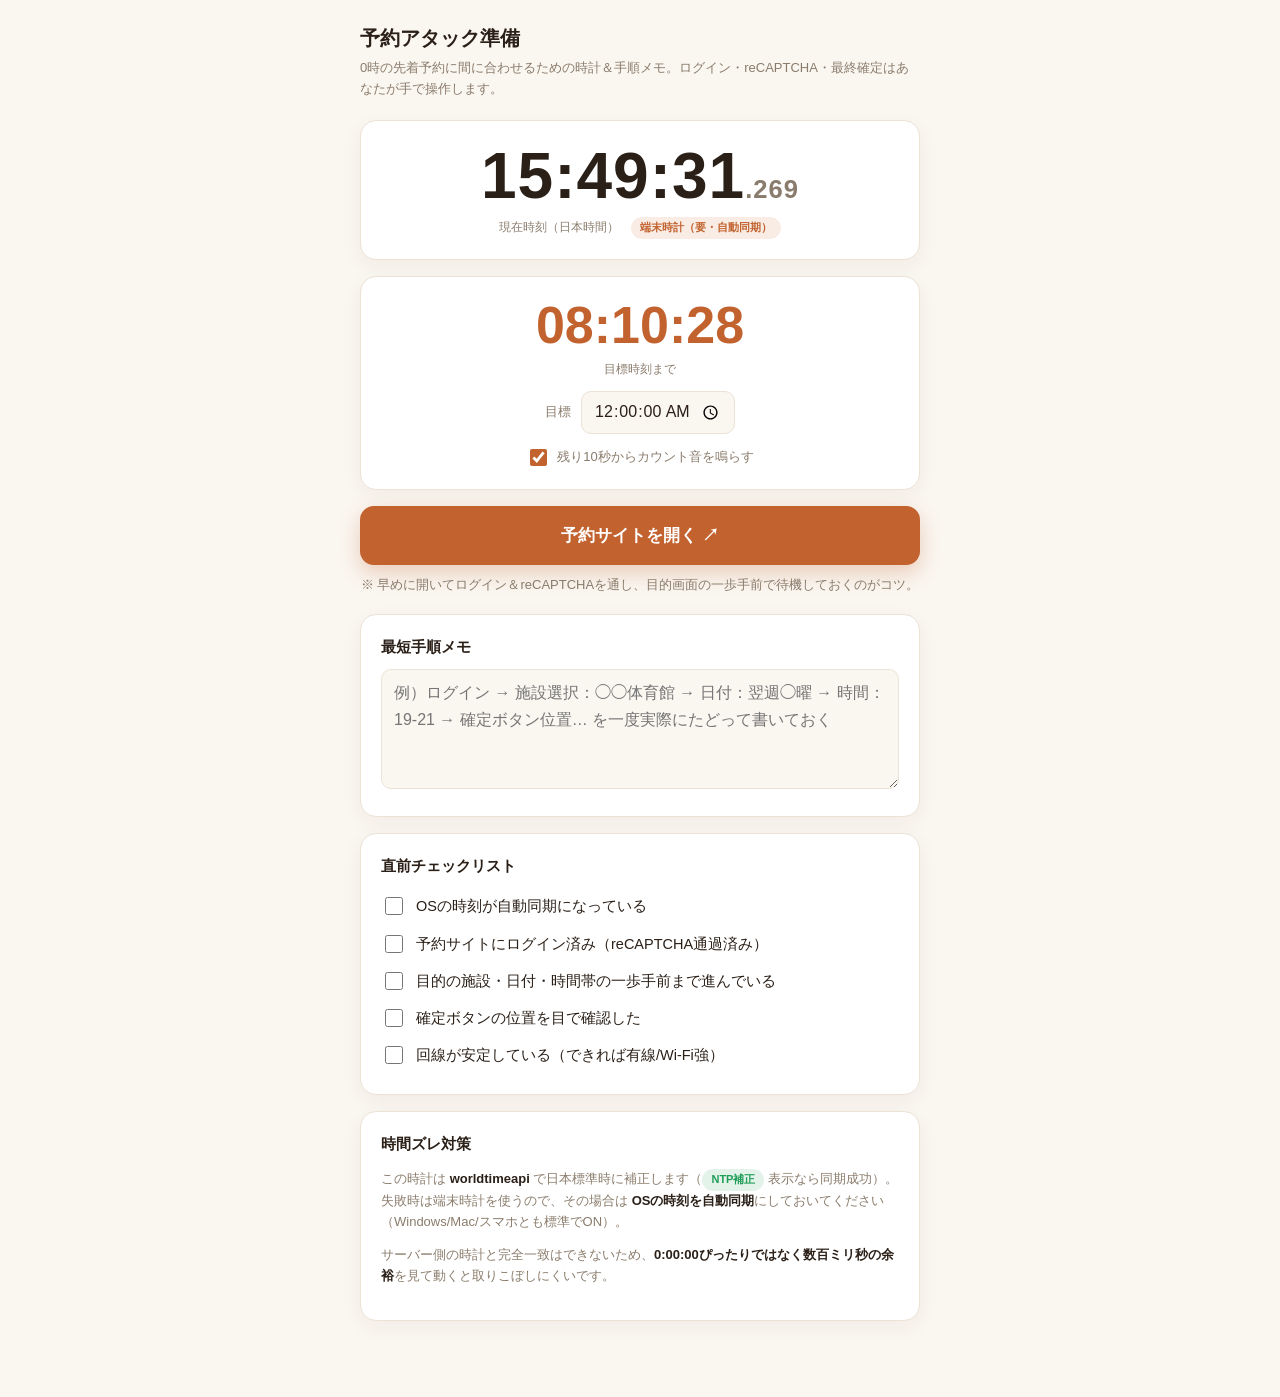
==== tools/yoyaku.html @ c587afcc "予約アタック準備ダッシュボードを追加(tools/yoyaku.html) - 日本標準時に補正した秒精度時計(worldtimeapi、失敗時は端末時計) - 目標時刻(既定0:00)までのカウント" ====
<!DOCTYPE html>
<html lang="ja">
<head>
<meta charset="UTF-8" />
<meta name="viewport" content="width=device-width, initial-scale=1.0" />
<meta name="robots" content="noindex" />
<title>予約アタック準備 | raise</title>
<style>
  :root {
    --bg: #faf6f0; --card: #fff; --line: #ece2d6; --text: #2b2018;
    --muted: #8a7c6c; --brand: #c2622e; --go: #1f9d57;
  }
  * { box-sizing: border-box; }
  body {
    margin: 0; font-family: -apple-system, "Hiragino Kaku Gothic ProN", "Noto Sans JP", sans-serif;
    background: var(--bg); color: var(--text); line-height: 1.6;
    padding: 22px 16px 60px; -webkit-tap-highlight-color: transparent;
  }
  .wrap { max-width: 560px; margin: 0 auto; }
  h1 { font-size: 20px; margin: 0 0 4px; }
  .sub { color: var(--muted); font-size: 13px; margin: 0 0 20px; }
  .card {
    background: var(--card); border: 1px solid var(--line); border-radius: 16px;
    padding: 20px; margin-bottom: 16px; box-shadow: 0 6px 20px rgba(80,50,20,.05);
  }
  .clock {
    text-align: center; font-variant-numeric: tabular-nums;
    font-size: clamp(40px, 13vw, 64px); font-weight: 800; letter-spacing: 1px; line-height: 1.1;
  }
  .clock .ms { font-size: .4em; color: var(--muted); font-weight: 700; }
  .clocklabel { text-align: center; color: var(--muted); font-size: 12px; margin-top: 6px; }
  .badge { display: inline-block; font-size: 11px; font-weight: 700; padding: 2px 9px; border-radius: 999px; }
  .badge--ntp { background: rgba(31,157,87,.12); color: var(--go); }
  .badge--local { background: rgba(194,98,46,.12); color: var(--brand); }
  .count {
    text-align: center; font-variant-numeric: tabular-nums; font-weight: 800;
    font-size: clamp(34px, 11vw, 52px); color: var(--brand); line-height: 1.1;
  }
  .count.soon { color: #d23b3b; animation: pulse .9s ease-in-out infinite; }
  .count.go { color: #fff; }
  @keyframes pulse { 50% { opacity: .45; } }
  .card.gocard { background: var(--go); border-color: var(--go); transition: background .2s; }
  .card.gocard .count, .card.gocard .clocklabel { color: #fff; }
  .targetrow { display: flex; gap: 10px; align-items: center; justify-content: center; margin-top: 12px; }
  .targetrow label { font-size: 13px; color: var(--muted); }
  input[type="time"], textarea {
    font-family: inherit; font-size: 16px; color: var(--text);
    background: var(--bg); border: 1px solid var(--line); border-radius: 10px; padding: 9px 12px;
  }
  .btn {
    display: block; width: 100%; text-align: center; text-decoration: none;
    background: var(--brand); color: #fff; font-weight: 800; font-size: 17px;
    padding: 16px; border: 0; border-radius: 14px; cursor: pointer;
    box-shadow: 0 8px 20px rgba(194,98,46,.28);
  }
  .btn:active { transform: translateY(1px); }
  h2 { font-size: 15px; margin: 0 0 10px; }
  textarea { width: 100%; min-height: 120px; resize: vertical; line-height: 1.7; }
  ul.check { list-style: none; padding: 0; margin: 0; }
  ul.check li { display: flex; gap: 10px; align-items: flex-start; padding: 7px 0; font-size: 14.5px; }
  ul.check input { width: 18px; height: 18px; margin-top: 2px; accent-color: var(--brand); flex: none; }
  .tips { color: var(--muted); font-size: 13px; }
  .tips b { color: var(--text); }
  .toggle { font-size: 13px; color: var(--muted); display: flex; align-items: center; gap: 7px; justify-content: center; margin-top: 12px; }
  .toggle input { width: 17px; height: 17px; accent-color: var(--brand); }
</style>
</head>
<body>
<div class="wrap">
  <h1>予約アタック準備</h1>
  <p class="sub">0時の先着予約に間に合わせるための時計＆手順メモ。ログイン・reCAPTCHA・最終確定はあなたが手で操作します。</p>

  <div class="card" id="clockCard">
    <div class="clock" id="clock">--:--:--<span class="ms" id="ms">.000</span></div>
    <div class="clocklabel">現在時刻（日本時間）　<span class="badge badge--local" id="srcBadge">同期中…</span></div>
  </div>

  <div class="card" id="countCard">
    <div class="count" id="count">--:--:--</div>
    <div class="clocklabel">目標時刻まで</div>
    <div class="targetrow">
      <label for="target">目標</label>
      <input type="time" id="target" step="1" value="00:00:00" />
    </div>
    <label class="toggle"><input type="checkbox" id="beep" checked /> 残り10秒からカウント音を鳴らす</label>
  </div>

  <a class="btn" id="openBtn" href="https://shisetsu-yoyaku.jp/ajisai/menu/Menu.cgi" target="_blank" rel="noopener">予約サイトを開く ↗</a>
  <p class="tips" style="text-align:center;margin:10px 0 18px;">※ 早めに開いてログイン＆reCAPTCHAを通し、目的画面の一歩手前で待機しておくのがコツ。</p>

  <div class="card">
    <h2>最短手順メモ</h2>
    <textarea id="memo" placeholder="例）ログイン → 施設選択：◯◯体育館 → 日付：翌週◯曜 → 時間：19-21 → 確定ボタン位置… を一度実際にたどって書いておく"></textarea>
  </div>

  <div class="card">
    <h2>直前チェックリスト</h2>
    <ul class="check" id="checklist"></ul>
  </div>

  <div class="card tips">
    <h2 style="color:var(--text)">時間ズレ対策</h2>
    <p>この時計は <b>worldtimeapi</b> で日本標準時に補正します（<span class="badge badge--ntp">NTP補正</span> 表示なら同期成功）。失敗時は端末時計を使うので、その場合は <b>OSの時刻を自動同期</b>にしておいてください（Windows/Mac/スマホとも標準でON）。</p>
    <p>サーバー側の時計と完全一致はできないため、<b>0:00:00ぴったりではなく数百ミリ秒の余裕</b>を見て動くと取りこぼしにくいです。</p>
  </div>
</div>

<script>
  // ===== 時刻補正（worldtimeapi、失敗時は端末時計） =====
  let offset = 0; // 補正値(ms): calibrated = Date.now() + offset
  async function calibrate() {
    try {
      const before = Date.now();
      const res = await fetch("https://worldtimeapi.org/api/timezone/Asia/Tokyo", { cache: "no-store" });
      const after = Date.now();
      const j = await res.json();
      const serverMs = Date.parse(j.utc_datetime || j.datetime);
      if (!serverMs) throw new Error("parse");
      const latency = (after - before) / 2;
      offset = serverMs + latency - after;
      const b = document.getElementById("srcBadge");
      b.textContent = "NTP補正済み（" + (offset >= 0 ? "+" : "") + Math.round(offset) + "ms）";
      b.className = "badge badge--ntp";
    } catch (e) {
      const b = document.getElementById("srcBadge");
      b.textContent = "端末時計（要・自動同期）";
      b.className = "badge badge--local";
    }
  }

  function nowJST() {
    // 補正済みのUTCミリ秒 → JST(+9)の各成分
    const t = Date.now() + offset;
    const d = new Date(t + 9 * 3600 * 1000);
    return { ms: t, h: d.getUTCHours(), m: d.getUTCMinutes(), s: d.getUTCSeconds(), mm: d.getUTCMilliseconds() };
  }
  const pad = (n, l = 2) => String(n).padStart(l, "0");

  // 目標時刻までの残り
  function targetMsFromNow() {
    const [th, tm, ts] = document.getElementById("target").value.split(":").map(Number);
    const j = nowJST();
    const nowSec = j.h * 3600 + j.m * 60 + j.s + j.mm / 1000;
    let tgtSec = th * 3600 + tm * 60 + (ts || 0);
    let diff = tgtSec - nowSec;
    if (diff <= 0) diff += 86400; // 次の同時刻（翌日）
    return diff; // 秒
  }

  // ===== カウント音 =====
  let ac;
  function beep(freq, dur) {
    if (!document.getElementById("beep").checked) return;
    try {
      ac = ac || new (window.AudioContext || window.webkitAudioContext)();
      const o = ac.createOscillator(), g = ac.createGain();
      o.frequency.value = freq; o.connect(g); g.connect(ac.destination);
      g.gain.setValueAtTime(0.2, ac.currentTime);
      g.gain.exponentialRampToValueAtTime(0.001, ac.currentTime + dur);
      o.start(); o.stop(ac.currentTime + dur);
    } catch (e) {}
  }
  let lastBeepSec = null, fired = false;

  function tick() {
    const j = nowJST();
    document.getElementById("clock").firstChild.textContent =
      pad(j.h) + ":" + pad(j.m) + ":" + pad(j.s);
    document.getElementById("ms").textContent = "." + pad(j.mm, 3);

    const remain = targetMsFromNow();
    const countEl = document.getElementById("count");
    const countCard = document.getElementById("countCard");
    const rh = Math.floor(remain / 3600), rm = Math.floor((remain % 3600) / 60), rs = Math.floor(remain % 60);
    countEl.textContent = pad(rh) + ":" + pad(rm) + ":" + pad(rs);

    // 残り3秒未満かつ目標直後1.5秒間は GO 表示
    if (remain > 86399 || remain < 1.5) {
      countCard.classList.add("gocard"); countEl.classList.add("go"); countEl.classList.remove("soon");
      countEl.textContent = "GO!!";
      if (!fired) { beep(1320, 0.5); fired = true; }
    } else {
      countCard.classList.remove("gocard"); countEl.classList.remove("go");
      fired = false;
      if (remain <= 10) {
        countEl.classList.add("soon");
        const sec = Math.ceil(remain);
        if (sec !== lastBeepSec) { beep(880, 0.12); lastBeepSec = sec; }
      } else {
        countEl.classList.remove("soon"); lastBeepSec = null;
      }
    }
    requestAnimationFrame(tick);
  }

  // ===== メモ＆チェックリスト（localStorage） =====
  const memo = document.getElementById("memo");
  memo.value = localStorage.getItem("yoyaku_memo") || "";
  memo.addEventListener("input", () => localStorage.setItem("yoyaku_memo", memo.value));

  const checkItems = [
    "OSの時刻が自動同期になっている",
    "予約サイトにログイン済み（reCAPTCHA通過済み）",
    "目的の施設・日付・時間帯の一歩手前まで進んでいる",
    "確定ボタンの位置を目で確認した",
    "回線が安定している（できれば有線/Wi-Fi強）",
  ];
  const ul = document.getElementById("checklist");
  const saved = JSON.parse(localStorage.getItem("yoyaku_check") || "[]");
  checkItems.forEach((txt, i) => {
    const li = document.createElement("li");
    const cb = document.createElement("input");
    cb.type = "checkbox"; cb.checked = !!saved[i];
    cb.addEventListener("change", () => {
      const cur = checkItems.map((_, k) => ul.children[k].querySelector("input").checked);
      localStorage.setItem("yoyaku_check", JSON.stringify(cur));
    });
    const span = document.createElement("span"); span.textContent = txt;
    li.appendChild(cb); li.appendChild(span); ul.appendChild(li);
  });
  document.getElementById("target").addEventListener("change", () => { fired = false; lastBeepSec = null; });

  calibrate();
  setInterval(calibrate, 5 * 60 * 1000); // 5分ごとに再補正
  tick();
</script>
</body>
</html>
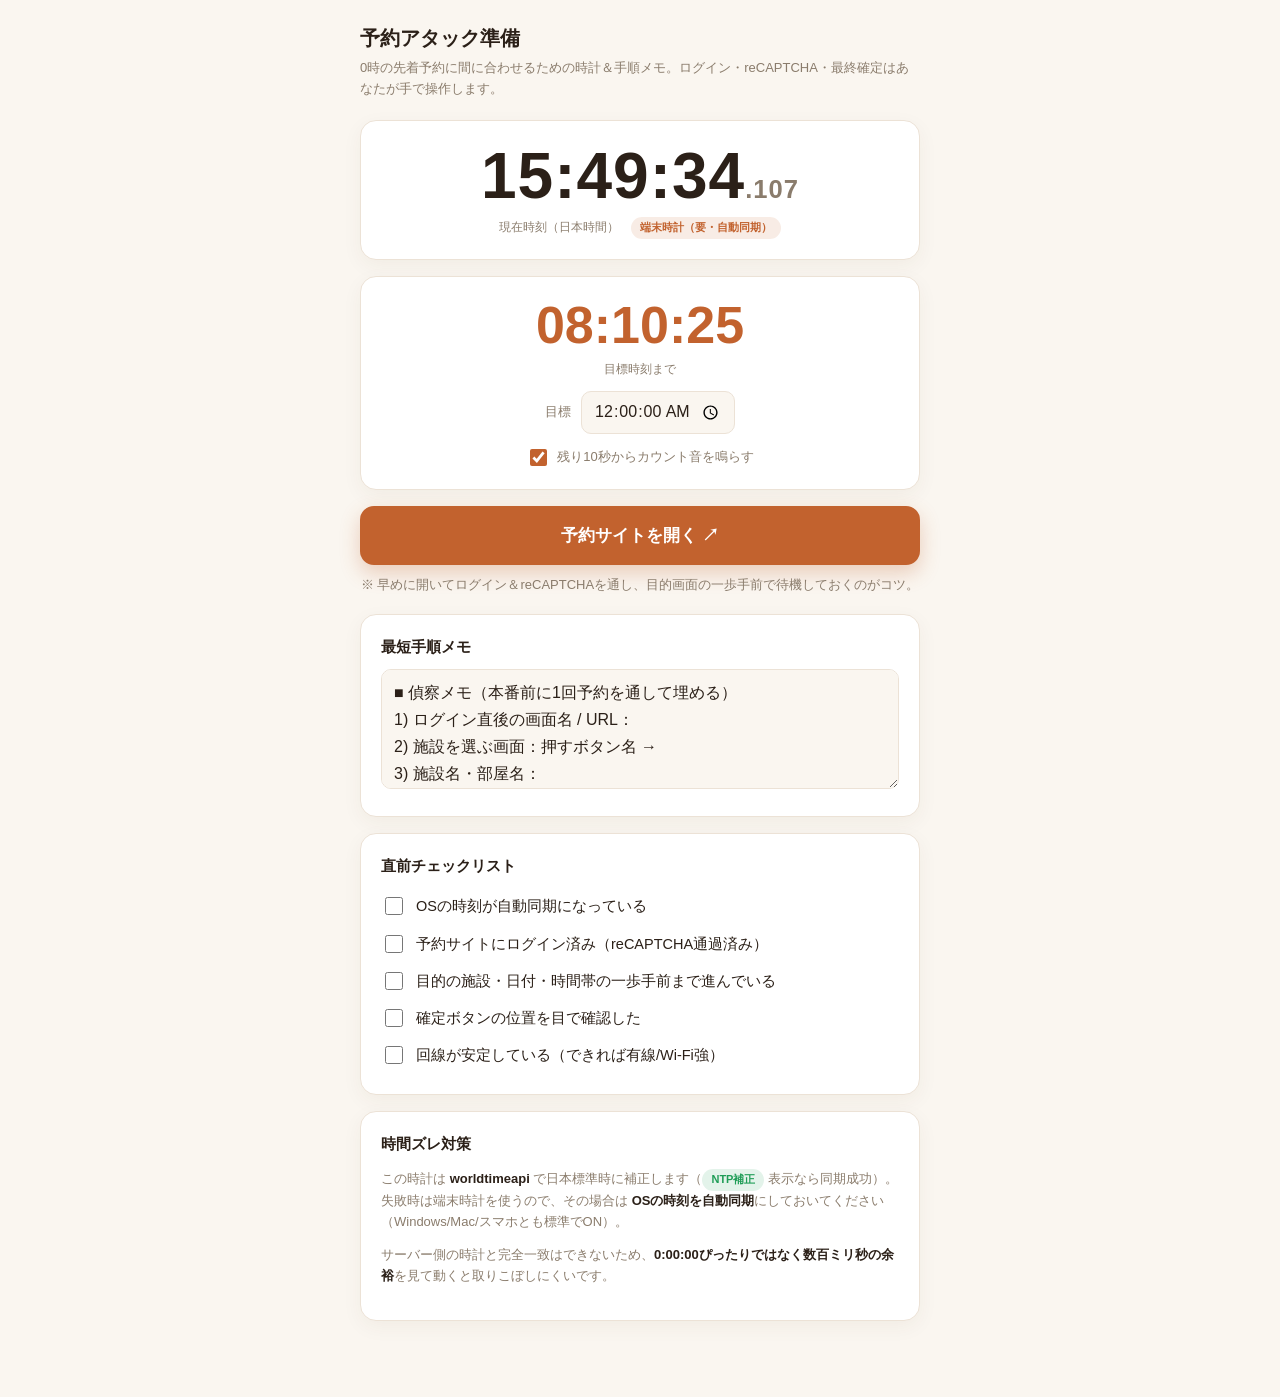
==== commit d1899361: "予約準備ツール: メモに偵察テンプレを既定表示（最短経路の聞き取り項目）" ====
--- a/tools/yoyaku.html
+++ b/tools/yoyaku.html
@@ -194,8 +194,21 @@
   }
 
   // ===== メモ＆チェックリスト（localStorage） =====
+  const DEFAULT_MEMO = [
+    "■ 偵察メモ（本番前に1回予約を通して埋める）",
+    "1) ログイン直後の画面名 / URL：",
+    "2) 施設を選ぶ画面：押すボタン名 →",
+    "3) 施設名・部屋名：",
+    "4) 日付を選ぶ画面：",
+    "5) 時間帯のコマ選択：",
+    "6) 申込内容の入力欄（あれば）：",
+    "7) 確定ボタンの名前・位置：",
+    "",
+    "★ 0時まで“先に進めておける”のはどの画面まで？（コマ選択が0時まで押せない等）：",
+    "★ ログインしてから何分でセッション切れ？：",
+  ].join("\n");
   const memo = document.getElementById("memo");
-  memo.value = localStorage.getItem("yoyaku_memo") || "";
+  memo.value = localStorage.getItem("yoyaku_memo") || DEFAULT_MEMO;
   memo.addEventListener("input", () => localStorage.setItem("yoyaku_memo", memo.value));
 
   const checkItems = [
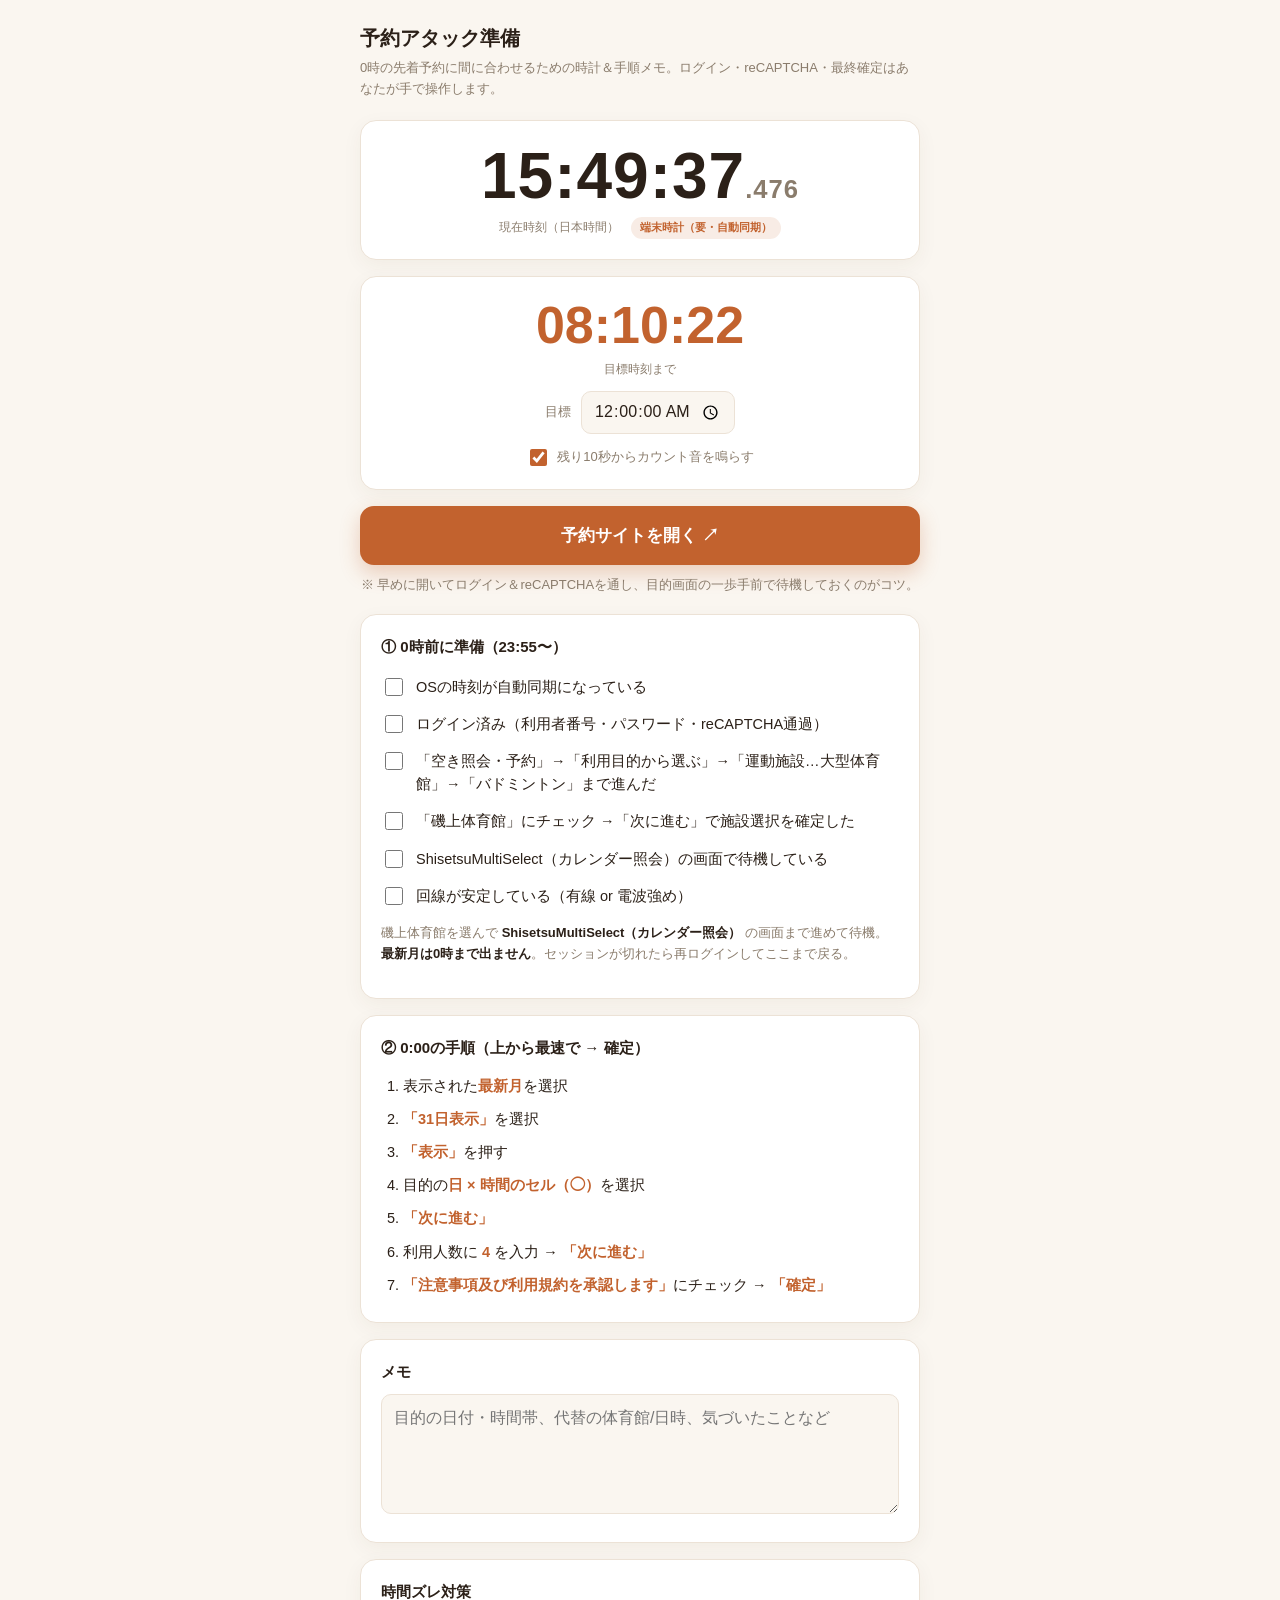
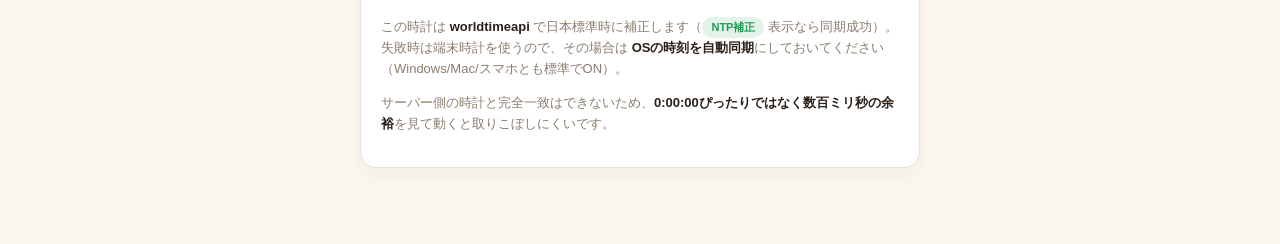
==== commit 43180e49: "予約準備ツール: 磯上体育館の確定フローを段取り化 - ①0時前の準備チェックリスト(ShisetsuMultiSelectまで前進して待機) - ②0:00の手順を確定までの7ステップで明示(最新月" ====
--- a/tools/yoyaku.html
+++ b/tools/yoyaku.html
@@ -59,6 +59,9 @@
   ul.check { list-style: none; padding: 0; margin: 0; }
   ul.check li { display: flex; gap: 10px; align-items: flex-start; padding: 7px 0; font-size: 14.5px; }
   ul.check input { width: 18px; height: 18px; margin-top: 2px; accent-color: var(--brand); flex: none; }
+  ol.steps { margin: 0; padding-left: 22px; }
+  ol.steps li { padding: 5px 0; font-size: 14.5px; }
+  ol.steps b { color: var(--brand); }
   .tips { color: var(--muted); font-size: 13px; }
   .tips b { color: var(--text); }
   .toggle { font-size: 13px; color: var(--muted); display: flex; align-items: center; gap: 7px; justify-content: center; margin-top: 12px; }
@@ -89,13 +92,27 @@
   <p class="tips" style="text-align:center;margin:10px 0 18px;">※ 早めに開いてログイン＆reCAPTCHAを通し、目的画面の一歩手前で待機しておくのがコツ。</p>
 
   <div class="card">
-    <h2>最短手順メモ</h2>
-    <textarea id="memo" placeholder="例）ログイン → 施設選択：◯◯体育館 → 日付：翌週◯曜 → 時間：19-21 → 確定ボタン位置… を一度実際にたどって書いておく"></textarea>
+    <h2>① 0時前に準備（23:55〜）</h2>
+    <ul class="check" id="checklist"></ul>
+    <p class="tips" style="margin-top:8px">磯上体育館を選んで <b>ShisetsuMultiSelect（カレンダー照会）</b> の画面まで進めて待機。<b>最新月は0時まで出ません</b>。セッションが切れたら再ログインしてここまで戻る。</p>
   </div>
 
   <div class="card">
-    <h2>直前チェックリスト</h2>
-    <ul class="check" id="checklist"></ul>
+    <h2>② 0:00の手順（上から最速で → 確定）</h2>
+    <ol class="steps">
+      <li>表示された<b>最新月</b>を選択</li>
+      <li><b>「31日表示」</b>を選択</li>
+      <li><b>「表示」</b>を押す</li>
+      <li>目的の<b>日 × 時間のセル（◯）</b>を選択</li>
+      <li><b>「次に進む」</b></li>
+      <li>利用人数に <b>4</b> を入力 → <b>「次に進む」</b></li>
+      <li><b>「注意事項及び利用規約を承認します」</b>にチェック → <b>「確定」</b></li>
+    </ol>
+  </div>
+
+  <div class="card">
+    <h2>メモ</h2>
+    <textarea id="memo" placeholder="目的の日付・時間帯、代替の体育館/日時、気づいたことなど"></textarea>
   </div>
 
   <div class="card tips">
@@ -194,29 +211,17 @@
   }
 
   // ===== メモ＆チェックリスト（localStorage） =====
-  const DEFAULT_MEMO = [
-    "■ 偵察メモ（本番前に1回予約を通して埋める）",
-    "1) ログイン直後の画面名 / URL：",
-    "2) 施設を選ぶ画面：押すボタン名 →",
-    "3) 施設名・部屋名：",
-    "4) 日付を選ぶ画面：",
-    "5) 時間帯のコマ選択：",
-    "6) 申込内容の入力欄（あれば）：",
-    "7) 確定ボタンの名前・位置：",
-    "",
-    "★ 0時まで“先に進めておける”のはどの画面まで？（コマ選択が0時まで押せない等）：",
-    "★ ログインしてから何分でセッション切れ？：",
-  ].join("\n");
   const memo = document.getElementById("memo");
-  memo.value = localStorage.getItem("yoyaku_memo") || DEFAULT_MEMO;
+  memo.value = localStorage.getItem("yoyaku_memo") || "";
   memo.addEventListener("input", () => localStorage.setItem("yoyaku_memo", memo.value));
 
   const checkItems = [
     "OSの時刻が自動同期になっている",
-    "予約サイトにログイン済み（reCAPTCHA通過済み）",
-    "目的の施設・日付・時間帯の一歩手前まで進んでいる",
-    "確定ボタンの位置を目で確認した",
-    "回線が安定している（できれば有線/Wi-Fi強）",
+    "ログイン済み（利用者番号・パスワード・reCAPTCHA通過）",
+    "「空き照会・予約」→「利用目的から選ぶ」→「運動施設…大型体育館」→「バドミントン」まで進んだ",
+    "「磯上体育館」にチェック →「次に進む」で施設選択を確定した",
+    "ShisetsuMultiSelect（カレンダー照会）の画面で待機している",
+    "回線が安定している（有線 or 電波強め）",
   ];
   const ul = document.getElementById("checklist");
   const saved = JSON.parse(localStorage.getItem("yoyaku_check") || "[]");
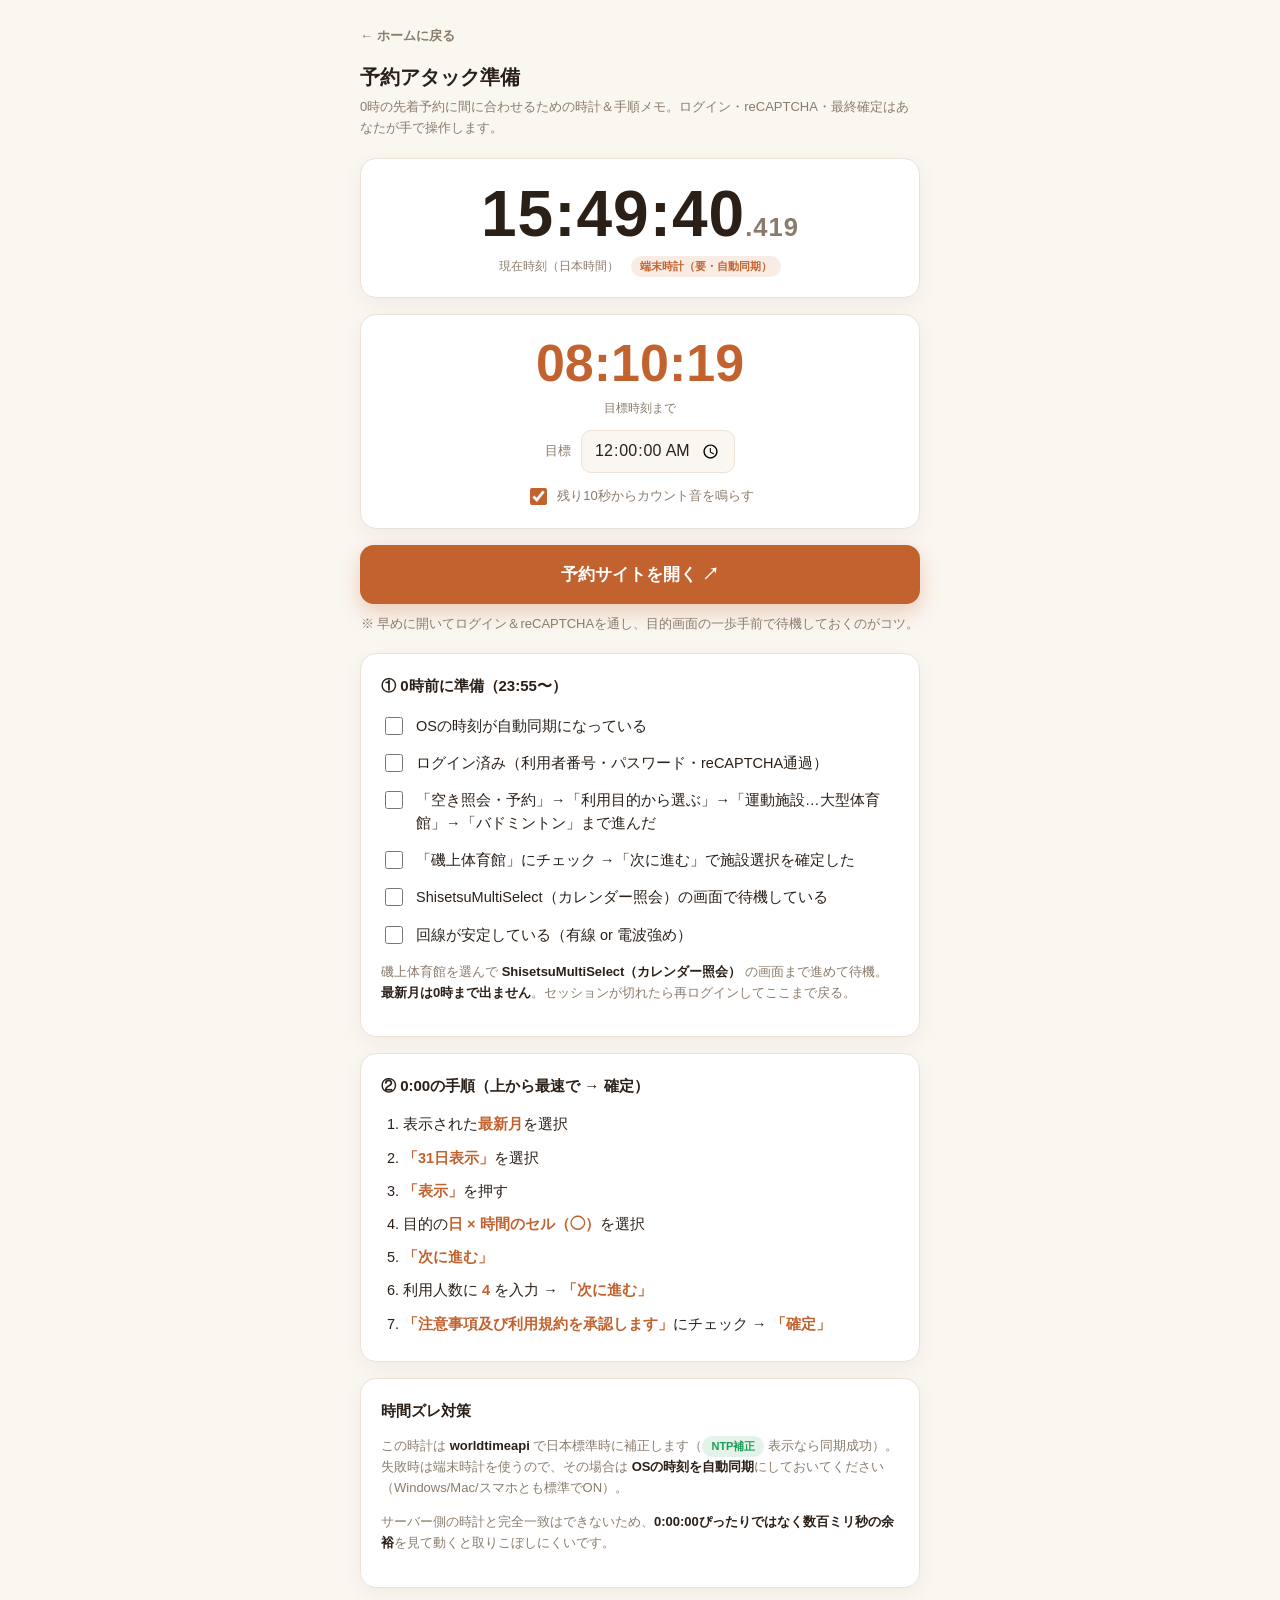
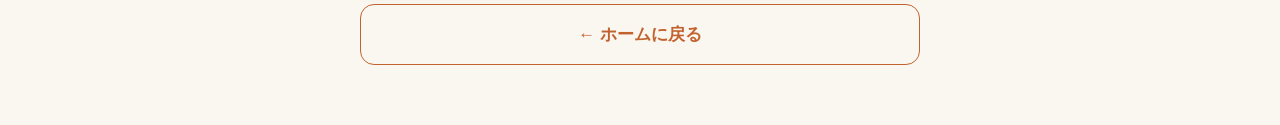
==== commit 57dc2803: "大型アップデート: ギャラリー刷新・登録機能・カレンダー修正・各種リッチ化 - ギャラリー: チラつきの原因(background-attachment:fixed のiOSバグ＋マソンリー再フロー)" ====
--- a/tools/yoyaku.html
+++ b/tools/yoyaku.html
@@ -66,10 +66,21 @@
   .tips b { color: var(--text); }
   .toggle { font-size: 13px; color: var(--muted); display: flex; align-items: center; gap: 7px; justify-content: center; margin-top: 12px; }
   .toggle input { width: 17px; height: 17px; accent-color: var(--brand); }
+  .home {
+    display: inline-flex; align-items: center; gap: 6px;
+    color: var(--muted); font-size: 13px; font-weight: 700; text-decoration: none;
+    margin-bottom: 14px;
+  }
+  .home:active, .home:hover { color: var(--brand); }
+  .btn--home {
+    background: none; color: var(--brand); border: 1.5px solid var(--brand);
+    box-shadow: none; margin-top: 4px;
+  }
 </style>
 </head>
 <body>
 <div class="wrap">
+  <a class="home" href="../index.html">← ホームに戻る</a>
   <h1>予約アタック準備</h1>
   <p class="sub">0時の先着予約に間に合わせるための時計＆手順メモ。ログイン・reCAPTCHA・最終確定はあなたが手で操作します。</p>
 
@@ -110,16 +121,13 @@
     </ol>
   </div>
 
-  <div class="card">
-    <h2>メモ</h2>
-    <textarea id="memo" placeholder="目的の日付・時間帯、代替の体育館/日時、気づいたことなど"></textarea>
-  </div>
-
   <div class="card tips">
     <h2 style="color:var(--text)">時間ズレ対策</h2>
     <p>この時計は <b>worldtimeapi</b> で日本標準時に補正します（<span class="badge badge--ntp">NTP補正</span> 表示なら同期成功）。失敗時は端末時計を使うので、その場合は <b>OSの時刻を自動同期</b>にしておいてください（Windows/Mac/スマホとも標準でON）。</p>
     <p>サーバー側の時計と完全一致はできないため、<b>0:00:00ぴったりではなく数百ミリ秒の余裕</b>を見て動くと取りこぼしにくいです。</p>
   </div>
+
+  <a class="btn btn--home" href="../index.html">← ホームに戻る</a>
 </div>
 
 <script>
@@ -210,11 +218,7 @@
     requestAnimationFrame(tick);
   }
 
-  // ===== メモ＆チェックリスト（localStorage） =====
-  const memo = document.getElementById("memo");
-  memo.value = localStorage.getItem("yoyaku_memo") || "";
-  memo.addEventListener("input", () => localStorage.setItem("yoyaku_memo", memo.value));
-
+  // ===== チェックリスト（localStorage） =====
   const checkItems = [
     "OSの時刻が自動同期になっている",
     "ログイン済み（利用者番号・パスワード・reCAPTCHA通過）",
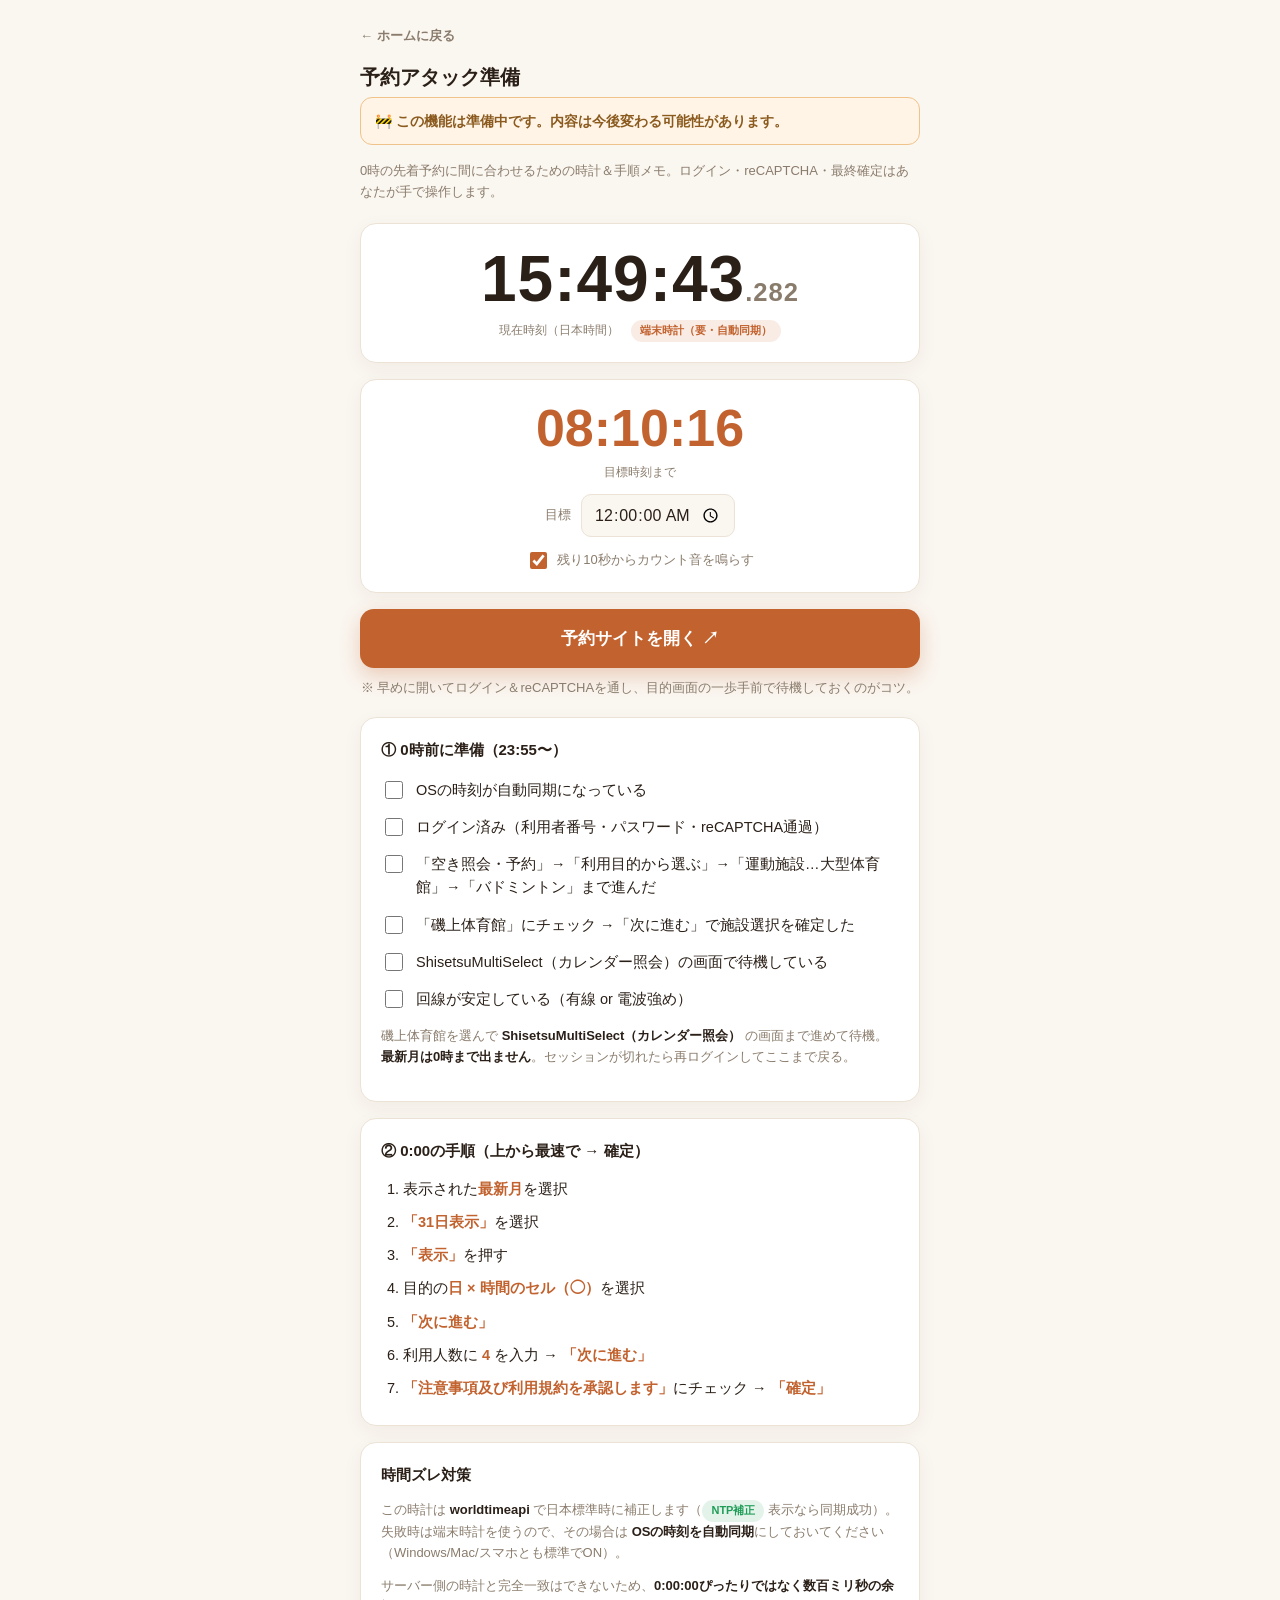
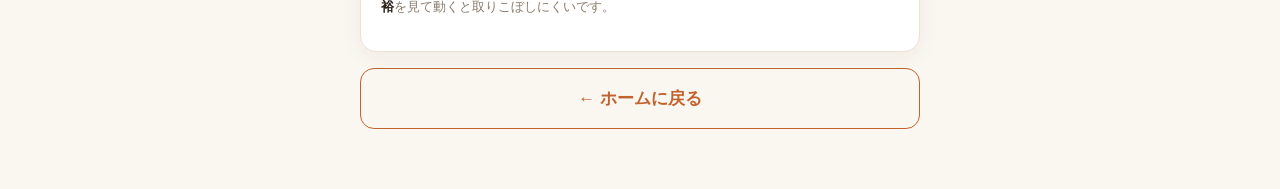
==== commit ce6e22ce: "ゲストログイン＋準備中表記 - ログイン画面に『ゲストとして見る』を追加。ゲストは合言葉なしで閲覧でき、   ギャラリーと非公開動画は『メンバー限定の機能です』表示に（限定公開はそのまま閲覧可）。  " ====
--- a/tools/yoyaku.html
+++ b/tools/yoyaku.html
@@ -19,6 +19,7 @@
   .wrap { max-width: 560px; margin: 0 auto; }
   h1 { font-size: 20px; margin: 0 0 4px; }
   .sub { color: var(--muted); font-size: 13px; margin: 0 0 20px; }
+  .soon-banner { background: #fff4e6; border: 1px solid #f0c38a; color: #8a5a1e; border-radius: 12px; padding: 12px 14px; font-size: 14px; font-weight: 600; margin: 0 0 16px; }
   .card {
     background: var(--card); border: 1px solid var(--line); border-radius: 16px;
     padding: 20px; margin-bottom: 16px; box-shadow: 0 6px 20px rgba(80,50,20,.05);
@@ -82,6 +83,7 @@
 <div class="wrap">
   <a class="home" href="../index.html">← ホームに戻る</a>
   <h1>予約アタック準備</h1>
+  <div class="soon-banner">🚧 この機能は<strong>準備中</strong>です。内容は今後変わる可能性があります。</div>
   <p class="sub">0時の先着予約に間に合わせるための時計＆手順メモ。ログイン・reCAPTCHA・最終確定はあなたが手で操作します。</p>
 
   <div class="card" id="clockCard">
